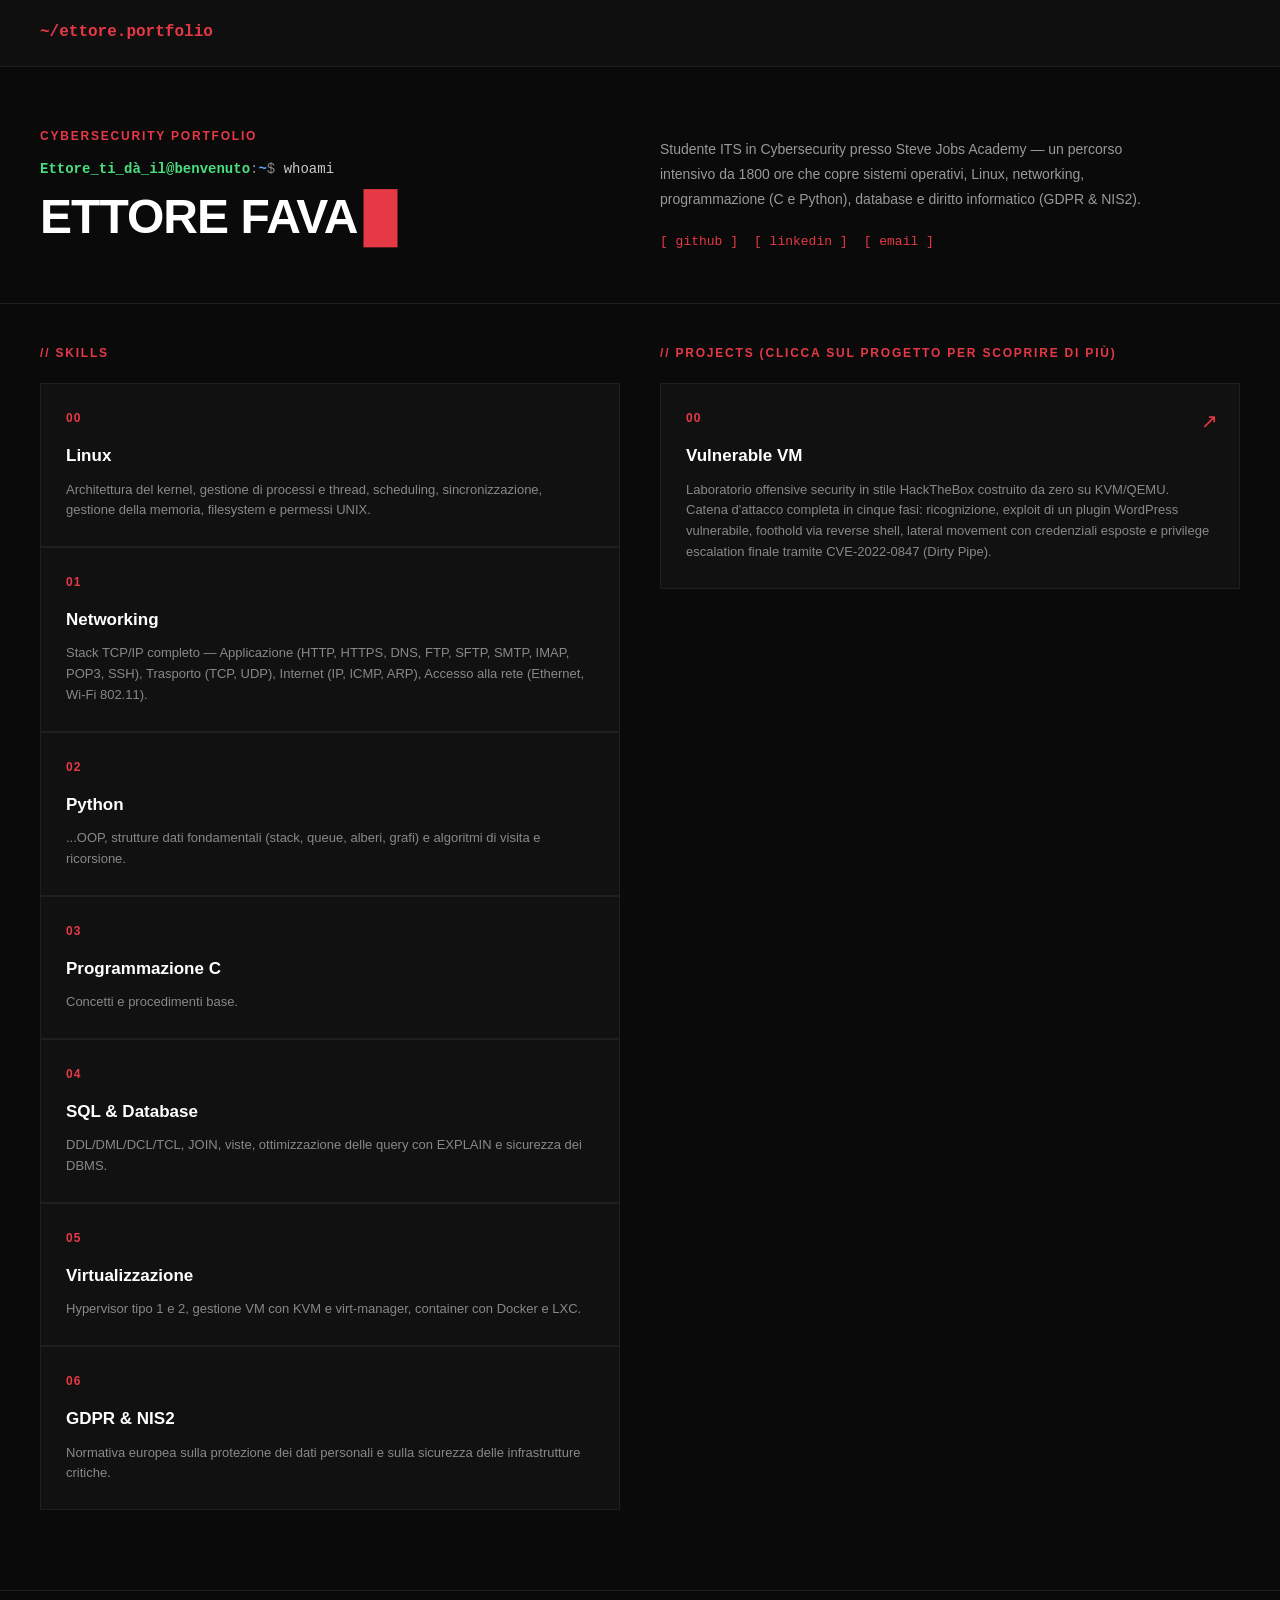
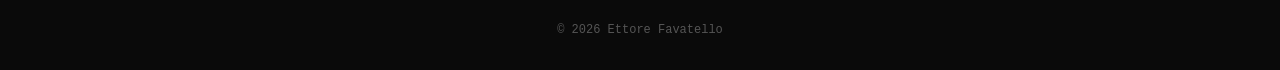
==== index.html @ 18b0d5f2 "Cambio di una ettore in Ettore & cambio dimensione caratteri del mio nome" ====
<!DOCTYPE html>
<html lang="it">

<head>
    <meta charset="UTF-8">
    <meta name="viewport" content="width=device-width, initial-scale=1.0">
    <title>Ettore Favatello | Cybersecurity Portfolio</title>
    <link rel="stylesheet" href="style.css">
</head>

<body>

    <header class="topbar">
        <div class="logo">~/ettore.portfolio</div>
    </header>

    <section class="hero">
        <div class="hero-left">
            <p class="label">Cybersecurity Portfolio</p>
            <p class="terminal-prompt">
                <span class="prompt-user">Ettore_ti_dà_il@benvenuto</span><span class="prompt-sep">:</span><span class="prompt-path">~</span><span class="prompt-sep">$</span> whoami
            </p>
            <h1 class="hero-name" id="typed-name"></h1>
        </div>
        <div class="hero-right">
            <p class="hero-bio">
                Studente ITS in Cybersecurity presso Steve Jobs Academy — un percorso intensivo
                da 1800 ore che copre sistemi operativi, Linux, networking, programmazione
                (C e Python), database e diritto informatico (GDPR & NIS2).
            </p>
            <div class="hero-links">
                <a href="https://github.com/EttoreFavatello" target="_blank" rel="noopener noreferrer">[ github ]</a>
                <a href="https://www.linkedin.com/in/ettore-favatello-784a063b8/" target="_blank" rel="noopener noreferrer">[ linkedin ]</a>
                <a href="mailto:3favate@gmail.com">[ email ]</a>
            </div>
        </div>
    </section>

    <section class="two-column-section">

        <div class="column">
            <p class="section-label">// Skills</p>
            <div class="card-stack">

                <div class="card">
                    <div class="card-num">00</div>
                    <div class="card-title">Linux</div>
                    <div class="card-desc">Architettura del kernel, gestione di processi e thread, scheduling, sincronizzazione, gestione della memoria, filesystem e permessi UNIX.</div>
                </div>

                <div class="card">
                    <div class="card-num">01</div>
                    <div class="card-title">Networking</div>
                    <div class="card-desc">Stack TCP/IP completo — Applicazione (HTTP, HTTPS, DNS, FTP, SFTP, SMTP, IMAP, POP3, SSH), Trasporto (TCP, UDP), Internet (IP, ICMP, ARP), Accesso alla rete (Ethernet, Wi-Fi 802.11).</div>
                </div>

                <div class="card">
                    <div class="card-num">02</div>
                    <div class="card-title">Python</div>
                    <div class="card-desc">...OOP, strutture dati fondamentali (stack, queue, alberi, grafi) e algoritmi di visita e ricorsione.</div>
                </div>

                <div class="card">
                    <div class="card-num">03</div>
                    <div class="card-title">Programmazione C</div>
                    <div class="card-desc">Concetti e procedimenti base.</div>
                </div>

                <div class="card">
                    <div class="card-num">04</div>
                    <div class="card-title">SQL & Database</div>
                    <div class="card-desc">DDL/DML/DCL/TCL, JOIN, viste, ottimizzazione delle query con EXPLAIN e sicurezza dei DBMS.</div>
                </div>

                <div class="card">
                    <div class="card-num">05</div>
                    <div class="card-title">Virtualizzazione</div>
                    <div class="card-desc">Hypervisor tipo 1 e 2, gestione VM con KVM e virt-manager, container con Docker e LXC.</div>
                </div>

                <div class="card">
                    <div class="card-num">06</div>
                    <div class="card-title">GDPR & NIS2</div>
                    <div class="card-desc">Normativa europea sulla protezione dei dati personali e sulla sicurezza delle infrastrutture critiche.</div>
                </div>

            </div>
        </div>

        <div class="column">
            <p class="section-label">// Projects (clicca sul progetto per scoprire di più)</p>
            <div class="card-stack">

                <a href="projects/vulnvm/" class="card card-link">
                    <div class="card-num">00</div>
                    <div class="card-arrow">↗</div>
                    <div class="card-title">Vulnerable VM</div>
                    <div class="card-desc">Laboratorio offensive security in stile HackTheBox costruito da zero su KVM/QEMU. Catena d'attacco completa in cinque fasi: ricognizione, exploit di un plugin WordPress vulnerabile, foothold via reverse shell, lateral movement con credenziali esposte e privilege escalation finale tramite CVE-2022-0847 (Dirty Pipe).</div>
                </a>

            </div>
        </div>

    </section>

    <footer class="footer">
        <p>© 2026 Ettore Favatello</p>
    </footer>

    <script src="script.js"></script>

    <!-- Cloudflare Web Analytics -->
    <script defer src='https://static.cloudflareinsights.com/beacon.min.js' data-cf-beacon='{"token": "d2946aadaf284032945daa6f8f2a23fa"}'></script>
    <!-- End Cloudflare Web Analytics -->

</body>

</html>
---- style.css ----
/* ===== RESET BASE ===== */
* {
    margin: 0;
    padding: 0;
    box-sizing: border-box;
}

/* ===== BODY ===== */
body {
    background-color: #0a0a0a;
    color: #c9c9c9;
    font-family: 'Segoe UI', Tahoma, sans-serif;
    line-height: 1.6;
    min-height: 100vh;
}

/* ===== TOPBAR / HEADER ===== */
.topbar {
    display: flex;
    align-items: center;
    justify-content: space-between;
    padding: 20px 40px;
    background-color: #0f0f0f;
    border-bottom: 1px solid #1f1f1f;
    position: sticky;
    top: 0;
    z-index: 100;
}

.logo {
    font-family: 'Courier New', monospace;
    color: #e63946;
    font-weight: 700;
    font-size: 16px;
}

/* ===== HERO ===== */
.hero {
    display: flex;
    gap: 40px;
    padding: 60px 40px 50px;
    border-bottom: 1px solid #1f1f1f;
}

.hero-left {
    flex: 1;
}

.hero-right {
    flex: 1;
    padding-top: 10px;
}

.label {
    color: #e63946;
    font-size: 12px;
    font-weight: 700;
    letter-spacing: 0.15em;
    text-transform: uppercase;
    margin-bottom: 12px;
}

.hero-name {
    color: #ffffff;
    font-size: 48px;
    font-weight: 900;
    line-height: 1.05;
    text-transform: uppercase;
    letter-spacing: -0.02em;
    min-height: 1.1em;
}

.hero-name::after {
    content: '█';
    color: #e63946;
    margin-left: 6px;
    animation: blink 1s steps(2) infinite;
}

.hero-bio {
    color: #999;
    font-size: 14px;
    line-height: 1.8;
    max-width: 500px;
}

.hero-links {
    display: flex;
    gap: 16px;
    margin-top: 20px;
    flex-wrap: wrap;
}

.hero-links a {
    color: #e63946;
    text-decoration: none;
    font-family: 'Courier New', monospace;
    font-size: 13px;
    transition: color 0.2s;
}

.hero-links a:hover {
    color: #ff5a6a;
}

/* ===== TERMINAL PROMPT ===== */
.terminal-prompt {
    font-family: 'Courier New', monospace;
    color: #c9c9c9;
    font-size: 14px;
    margin-bottom: 12px;
}

.prompt-user {
    color: #4ade80;
    font-weight: 700;
}

.prompt-sep {
    color: #888;
}

.prompt-path {
    color: #58a6ff;
    font-weight: 700;
}

/* ===== ANIMAZIONI ===== */
@keyframes blink {
    50% {
        opacity: 0;
    }
}

/* ===== SECTION ===== */
.section {
    padding: 40px 40px 20px;
}

.section-label {
    color: #e63946;
    font-size: 12px;
    font-weight: 700;
    letter-spacing: 0.15em;
    text-transform: uppercase;
    margin-bottom: 20px;
}

/* ===== GRID (per pagine progetto) ===== */
.grid {
    display: grid;
    grid-template-columns: repeat(3, 1fr);
    gap: 2px;
    background-color: #1f1f1f;
    border: 1px solid #1f1f1f;
}

/* ===== LAYOUT A DUE COLONNE (homepage) ===== */
.two-column-section {
    display: grid;
    grid-template-columns: 1fr 1fr;
    gap: 40px;
    padding: 40px;
}

.column {
    display: flex;
    flex-direction: column;
}

.card-stack {
    display: flex;
    flex-direction: column;
    gap: 2px;
    background-color: #1f1f1f;
    border: 1px solid #1f1f1f;
}

.card-stack .card {
    min-height: auto;
}

/* ===== CARD ===== */
.card {
    background-color: #111;
    padding: 24px;
    min-height: 180px;
    border: 1px solid transparent;
    transition: background-color 0.2s, box-shadow 0.25s, border-color 0.25s;
    cursor: default;
}

.card:hover {
    background-color: #1a0505;
    border-color: #e63946;
    box-shadow: 0 0 20px rgba(230, 57, 70, 0.25);
    position: relative;
    z-index: 1;
}

.card-link {
    text-decoration: none;
    color: inherit;
    display: block;
    cursor: pointer;
    position: relative;
}

.card-arrow {
    position: absolute;
    top: 20px;
    right: 20px;
    color: #e63946;
    font-size: 20px;
    transition: transform 0.2s;
}

.card-link:hover .card-arrow {
    transform: translate(4px, -4px);
}

.card-num {
    color: #e63946;
    font-size: 12px;
    font-weight: 700;
    letter-spacing: 0.1em;
    margin-bottom: 14px;
}

.card-title {
    color: #ffffff;
    font-size: 17px;
    font-weight: 700;
    margin-bottom: 10px;
}

.card-desc {
    color: #888;
    font-size: 13px;
    line-height: 1.6;
}

/* ===== TEXT BLOCK (pagine progetto) ===== */
.text-block {
    max-width: 800px;
    color: #aaa;
    font-size: 14px;
    line-height: 1.8;
}

.text-block p {
    margin-bottom: 16px;
}

.text-block ul {
    list-style: none;
    margin: 12px 0 20px 0;
    padding-left: 0;
}

.text-block li {
    padding: 6px 0 6px 20px;
    position: relative;
}

.text-block li::before {
    content: ">";
    color: #e63946;
    position: absolute;
    left: 0;
    font-family: 'Courier New', monospace;
    font-weight: 700;
}

.text-block strong {
    color: #fff;
    font-weight: 600;
}

.text-block code {
    background-color: #1a1a1a;
    color: #e63946;
    padding: 2px 8px;
    border-radius: 3px;
    font-family: 'Courier New', monospace;
    font-size: 13px;
}

/* ===== FOOTER ===== */
.footer {
    padding: 30px 40px;
    border-top: 1px solid #1f1f1f;
    margin-top: 40px;
    text-align: center;
}

.footer p {
    color: #555;
    font-size: 12px;
    font-family: 'Courier New', monospace;
}

/* ===== RESPONSIVE MOBILE ===== */
@media (max-width: 768px) {
    .topbar {
        padding: 16px 20px;
    }

    .hero {
        flex-direction: column;
        padding: 40px 20px;
        gap: 20px;
    }

    .hero-name {
        font-size: 36px;
    }

    .section {
        padding: 30px 20px 20px;
    }

    .grid {
        grid-template-columns: 1fr;
    }

    .two-column-section {
        grid-template-columns: 1fr;
        padding: 20px;
        gap: 30px;
    }

    .footer {
        padding: 24px 20px;
    }
}
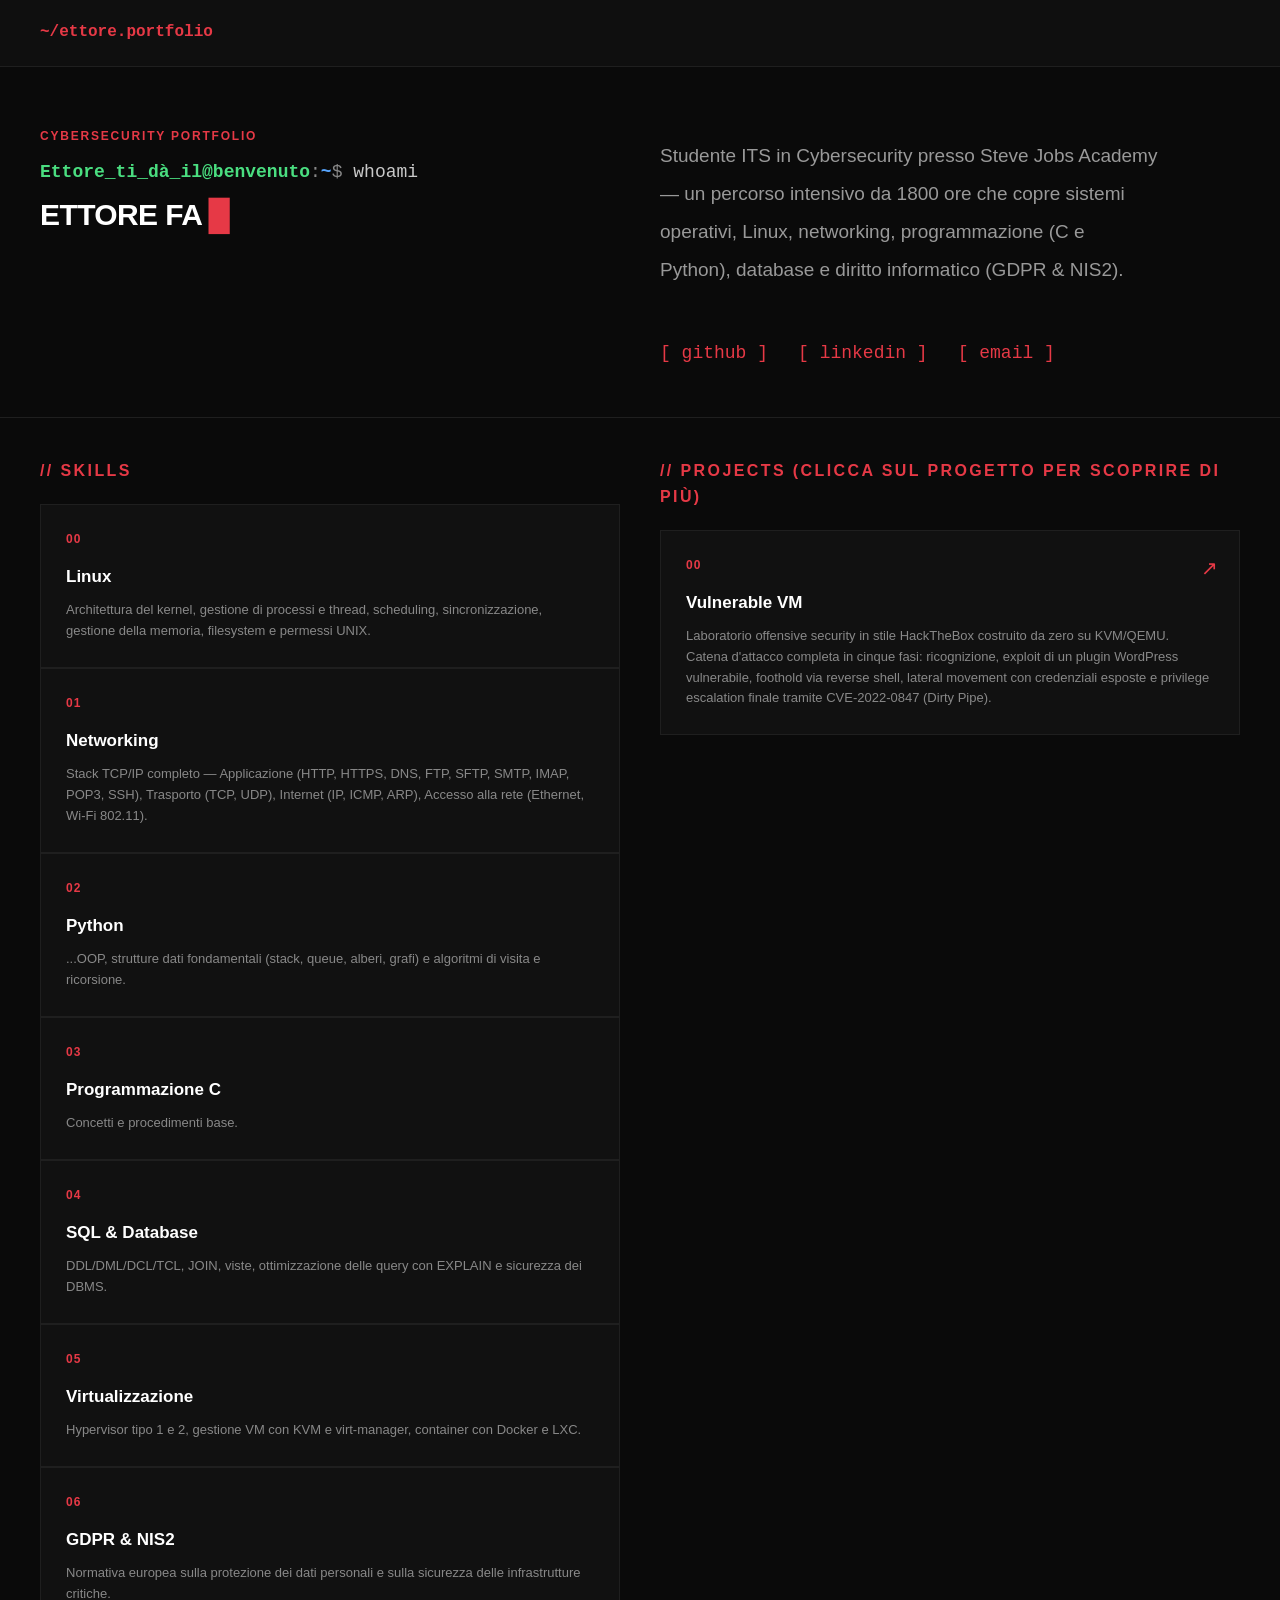
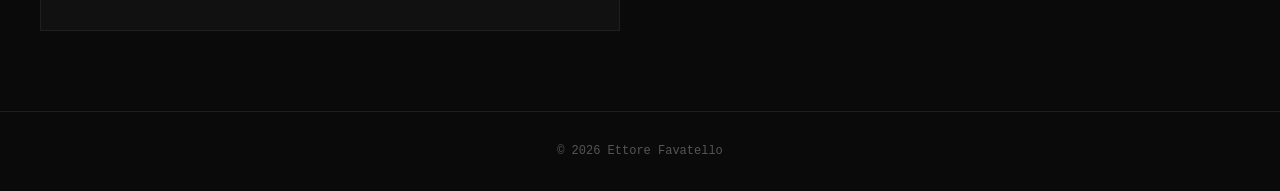
==== commit 1805df58: "Aggiunta favicon SVG inline" ====
--- a/index.html
+++ b/index.html
@@ -6,6 +6,7 @@
     <meta name="viewport" content="width=device-width, initial-scale=1.0">
     <title>Ettore Favatello | Cybersecurity Portfolio</title>
     <link rel="stylesheet" href="style.css">
+    <link rel="icon" href="data:image/svg+xml,<svg xmlns='http://www.w3.org/2000/svg' viewBox='0 0 100 100'><text y='.9em' font-size='90'>🔒</text></svg>">
 </head>
 
 <body>
--- a/style.css
+++ b/style.css
@@ -62,7 +62,7 @@
 
 .hero-name {
     color: #ffffff;
-    font-size: 48px;
+    font-size: 30px;
     font-weight: 900;
     line-height: 1.05;
     text-transform: uppercase;
@@ -79,15 +79,15 @@
 
 .hero-bio {
     color: #999;
-    font-size: 14px;
-    line-height: 1.8;
+    font-size: 19px;
+    line-height: 2.0;
     max-width: 500px;
 }
 
 .hero-links {
     display: flex;
-    gap: 16px;
-    margin-top: 20px;
+    gap: 30px;
+    margin-top: 50px;
     flex-wrap: wrap;
 }
 
@@ -95,7 +95,7 @@
     color: #e63946;
     text-decoration: none;
     font-family: 'Courier New', monospace;
-    font-size: 13px;
+    font-size: 18px;
     transition: color 0.2s;
 }
 
@@ -107,7 +107,7 @@
 .terminal-prompt {
     font-family: 'Courier New', monospace;
     color: #c9c9c9;
-    font-size: 14px;
+    font-size: 18px;
     margin-bottom: 12px;
 }
 
@@ -139,7 +139,7 @@
 
 .section-label {
     color: #e63946;
-    font-size: 12px;
+    font-size: 16px;
     font-weight: 700;
     letter-spacing: 0.15em;
     text-transform: uppercase;
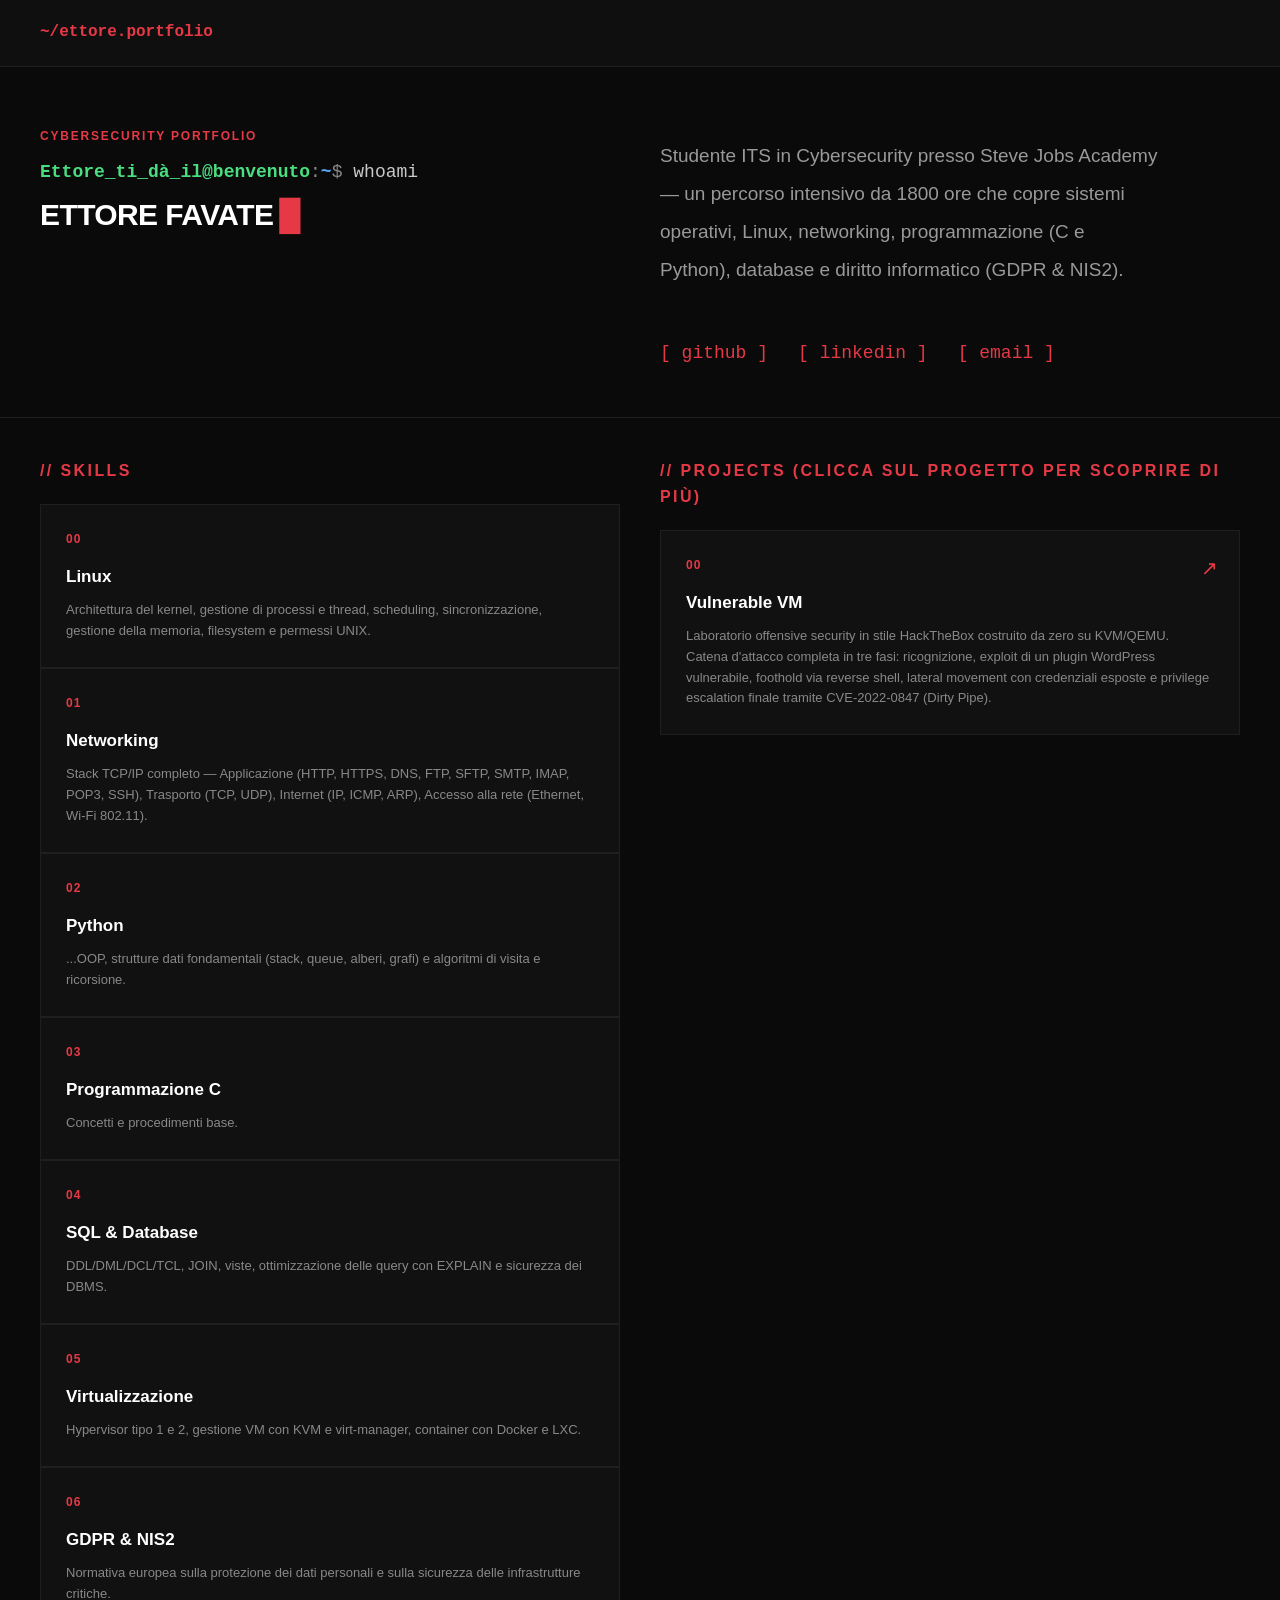
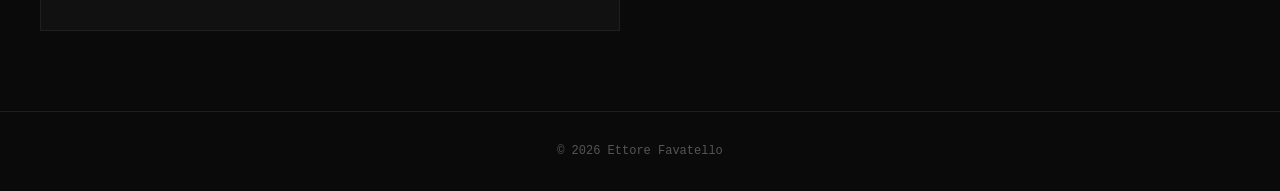
==== commit 8c7e6278: "cambio fasi di attacco da cinqua a tre in project" ====
--- a/index.html
+++ b/index.html
@@ -96,7 +96,7 @@
                     <div class="card-num">00</div>
                     <div class="card-arrow">↗</div>
                     <div class="card-title">Vulnerable VM</div>
-                    <div class="card-desc">Laboratorio offensive security in stile HackTheBox costruito da zero su KVM/QEMU. Catena d'attacco completa in cinque fasi: ricognizione, exploit di un plugin WordPress vulnerabile, foothold via reverse shell, lateral movement con credenziali esposte e privilege escalation finale tramite CVE-2022-0847 (Dirty Pipe).</div>
+                    <div class="card-desc">Laboratorio offensive security in stile HackTheBox costruito da zero su KVM/QEMU. Catena d'attacco completa in tre fasi: ricognizione, exploit di un plugin WordPress vulnerabile, foothold via reverse shell, lateral movement con credenziali esposte e privilege escalation finale tramite CVE-2022-0847 (Dirty Pipe).</div>
                 </a>
 
             </div>
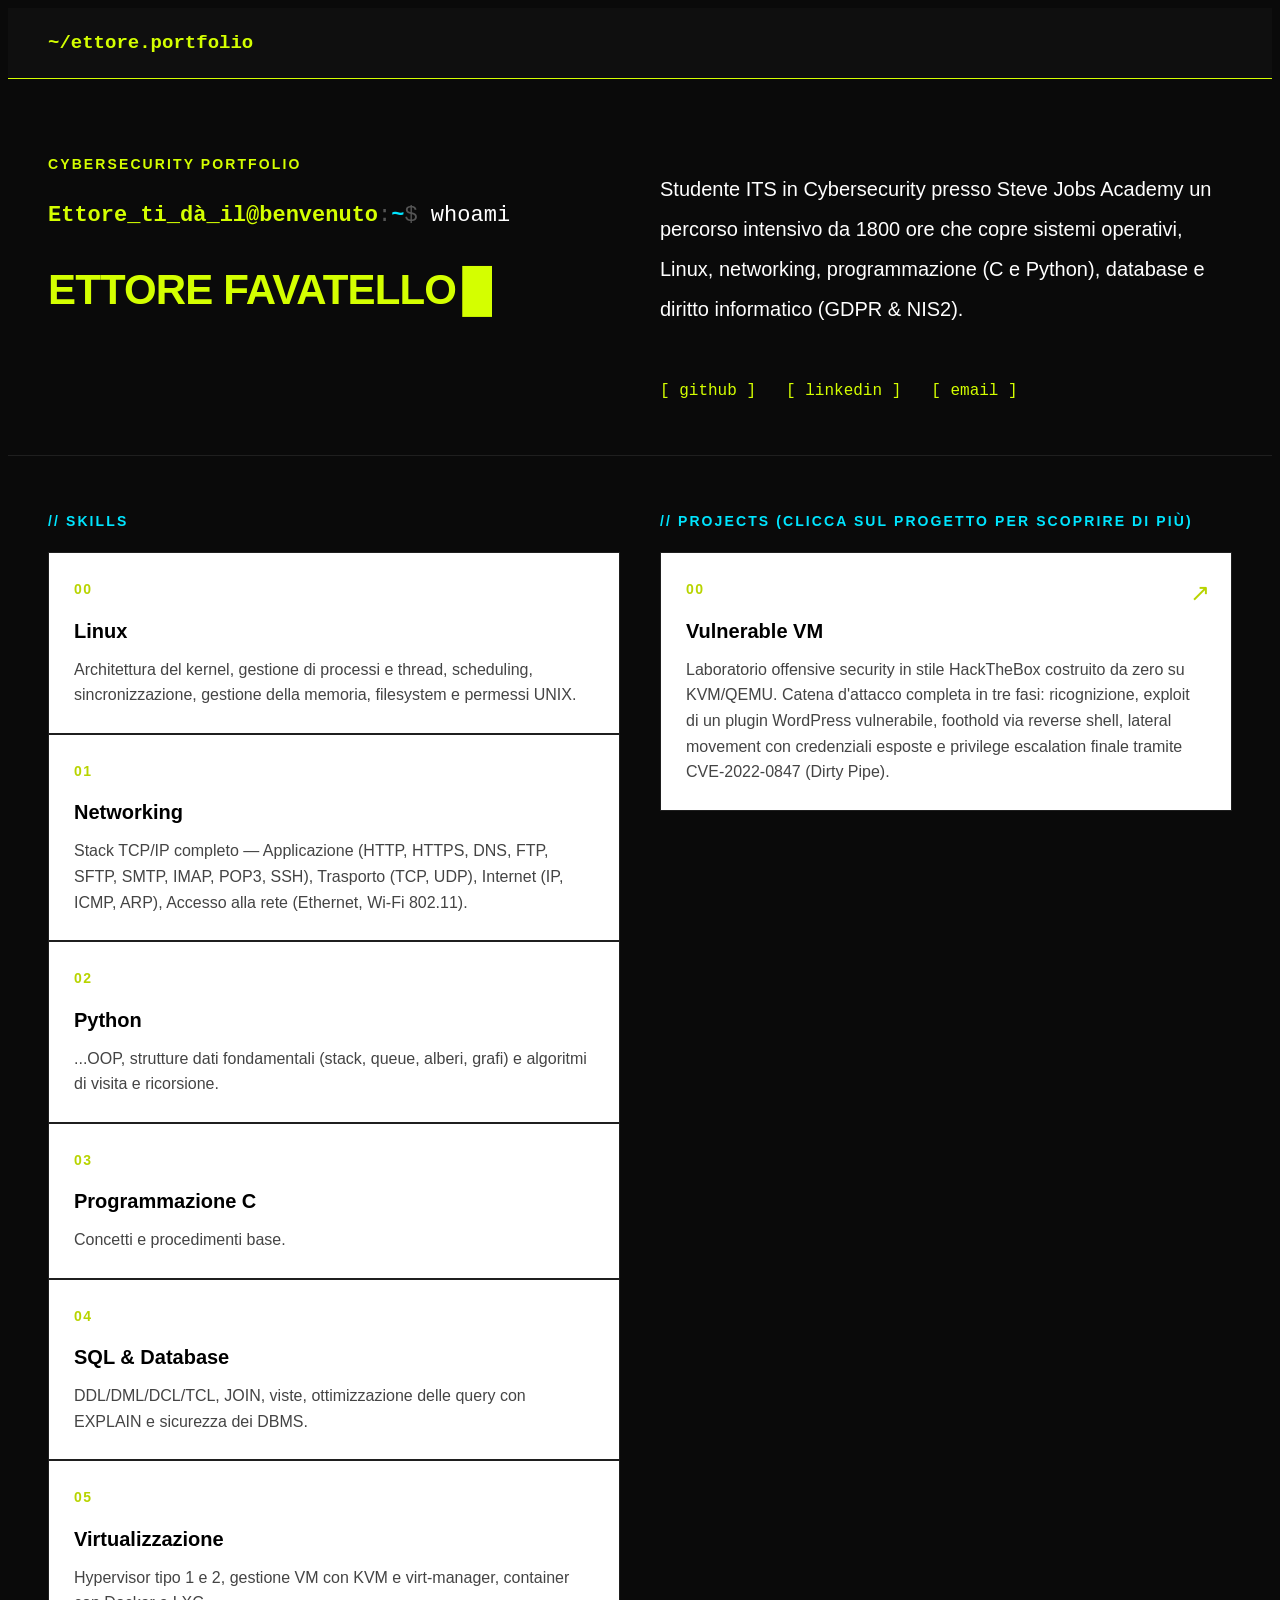
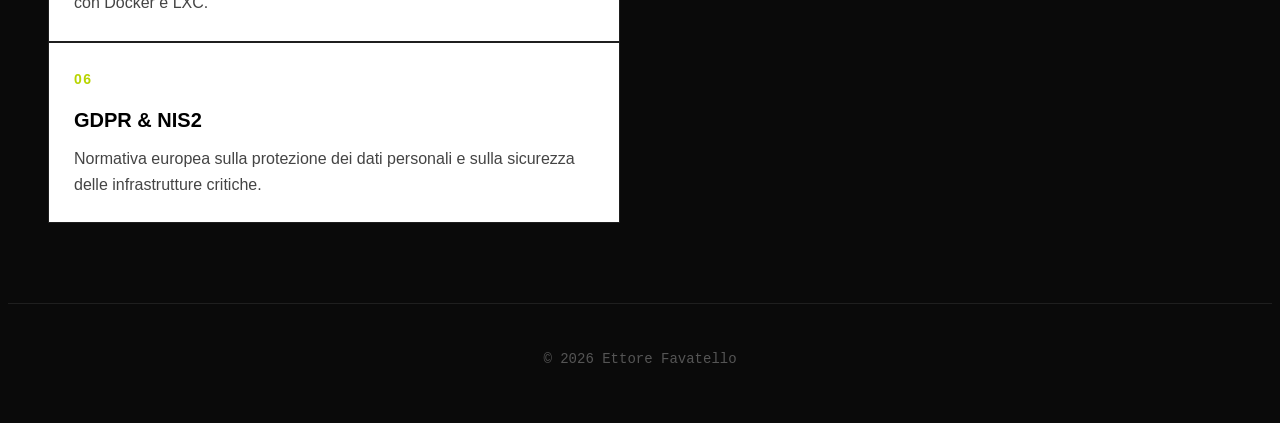
==== commit 76bacb6e: "CAMBIO BIO GRANDEZZA E COLORE" ====
--- a/index.html
+++ b/index.html
@@ -25,7 +25,7 @@
         </div>
         <div class="hero-right">
             <p class="hero-bio">
-                Studente ITS in Cybersecurity presso Steve Jobs Academy — un percorso intensivo
+                Studente ITS in Cybersecurity presso Steve Jobs Academy   un percorso intensivo
                 da 1800 ore che copre sistemi operativi, Linux, networking, programmazione
                 (C e Python), database e diritto informatico (GDPR & NIS2).
             </p>
--- a/style.css
+++ b/style.css
@@ -1,8 +1,18 @@
+cat > style.css << 'EOF'
 /* ===== RESET BASE ===== */
 * {
     margin: 0;
     padding: 0;
     box-sizing: border-box;
+}
+
+html {
+    scroll-behavior: smooth;
+}
+
+::selection {
+    background: #d4ff00;
+    color: #000;
 }
 
 /* ===== BODY ===== */
@@ -21,7 +31,7 @@
     justify-content: space-between;
     padding: 20px 40px;
     background-color: #0f0f0f;
-    border-bottom: 1px solid #1f1f1f;
+    border-bottom: 1px solid #d4ff00;
     position: sticky;
     top: 0;
     z-index: 100;
@@ -29,9 +39,21 @@
 
 .logo {
     font-family: 'Courier New', monospace;
-    color: #e63946;
-    font-weight: 700;
+    color: #d4ff00;
+    font-weight: 700;
+    font-size: 19px;
+}
+
+.nav a {
+    color: #888;
+    text-decoration: none;
+    font-family: 'Courier New', monospace;
     font-size: 16px;
+    transition: color 0.2s;
+}
+
+.nav a:hover {
+    color: #d4ff00;
 }
 
 /* ===== HERO ===== */
@@ -52,8 +74,8 @@
 }
 
 .label {
-    color: #e63946;
-    font-size: 12px;
+    color: #d4ff00;
+    font-size: 14px;
     font-weight: 700;
     letter-spacing: 0.15em;
     text-transform: uppercase;
@@ -61,8 +83,8 @@
 }
 
 .hero-name {
-    color: #ffffff;
-    font-size: 30px;
+    color: #d4ff00;
+    font-size: 42px;
     font-weight: 900;
     line-height: 1.05;
     text-transform: uppercase;
@@ -72,16 +94,16 @@
 
 .hero-name::after {
     content: '█';
-    color: #e63946;
+    color: #d4ff00;
     margin-left: 6px;
     animation: blink 1s steps(2) infinite;
 }
 
 .hero-bio {
-    color: #999;
-    font-size: 19px;
+    color: #FFFFFF;
+    font-size: 20px;
     line-height: 2.0;
-    max-width: 500px;
+    max-width: 590px;
 }
 
 .hero-links {
@@ -92,44 +114,41 @@
 }
 
 .hero-links a {
-    color: #e63946;
+    color: #d4ff00;
     text-decoration: none;
     font-family: 'Courier New', monospace;
-    font-size: 18px;
+    font-size: 16px;
     transition: color 0.2s;
 }
 
 .hero-links a:hover {
-    color: #ff5a6a;
+    color: #00e5ff;
 }
 
 /* ===== TERMINAL PROMPT ===== */
 .terminal-prompt {
     font-family: 'Courier New', monospace;
-    color: #c9c9c9;
-    font-size: 18px;
-    margin-bottom: 12px;
+    color: #ffffff;
+    font-size: 22px;
 }
 
 .prompt-user {
-    color: #4ade80;
+    color: #d4ff00;
     font-weight: 700;
 }
 
 .prompt-sep {
-    color: #888;
+    color: #555;
 }
 
 .prompt-path {
-    color: #58a6ff;
+    color: #00e5ff;
     font-weight: 700;
 }
 
 /* ===== ANIMAZIONI ===== */
 @keyframes blink {
-    50% {
-        opacity: 0;
-    }
+    50% { opacity: 0; }
 }
 
 /* ===== SECTION ===== */
@@ -138,15 +157,15 @@
 }
 
 .section-label {
-    color: #e63946;
-    font-size: 16px;
+    color: #00e5ff;
+    font-size: 14px;
     font-weight: 700;
     letter-spacing: 0.15em;
     text-transform: uppercase;
     margin-bottom: 20px;
 }
 
-/* ===== GRID (per pagine progetto) ===== */
+/* ===== GRID ===== */
 .grid {
     display: grid;
     grid-template-columns: repeat(3, 1fr);
@@ -155,7 +174,7 @@
     border: 1px solid #1f1f1f;
 }
 
-/* ===== LAYOUT A DUE COLONNE (homepage) ===== */
+/* ===== LAYOUT A DUE COLONNE ===== */
 .two-column-section {
     display: grid;
     grid-template-columns: 1fr 1fr;
@@ -180,20 +199,21 @@
     min-height: auto;
 }
 
-/* ===== CARD ===== */
+/* ===== CARD (BIANCHE — VARIANTE A F1) ===== */
 .card {
-    background-color: #111;
+    background-color: #ffffff;
     padding: 24px;
     min-height: 180px;
     border: 1px solid transparent;
-    transition: background-color 0.2s, box-shadow 0.25s, border-color 0.25s;
+    transition: background-color 0.25s, box-shadow 0.3s, border-color 0.25s, transform 0.25s;
     cursor: default;
 }
 
 .card:hover {
-    background-color: #1a0505;
-    border-color: #e63946;
-    box-shadow: 0 0 20px rgba(230, 57, 70, 0.25);
+    background-color: #fffce5;
+    border-color: #d4ff00;
+    box-shadow: 0 6px 28px rgba(212, 255, 0, 0.45);
+    transform: translateY(-2px);
     position: relative;
     z-index: 1;
 }
@@ -210,8 +230,8 @@
     position: absolute;
     top: 20px;
     right: 20px;
-    color: #e63946;
-    font-size: 20px;
+    color: #b8d400;
+    font-size: 24px;
     transition: transform 0.2s;
 }
 
@@ -220,31 +240,31 @@
 }
 
 .card-num {
-    color: #e63946;
-    font-size: 12px;
+    color: #b8d400;
+    font-size: 14px;
     font-weight: 700;
     letter-spacing: 0.1em;
     margin-bottom: 14px;
 }
 
 .card-title {
-    color: #ffffff;
-    font-size: 17px;
+    color: #000000;
+    font-size: 20px;
     font-weight: 700;
     margin-bottom: 10px;
 }
 
 .card-desc {
-    color: #888;
-    font-size: 13px;
+    color: #444444;
+    font-size: 16px;
     line-height: 1.6;
 }
 
 /* ===== TEXT BLOCK (pagine progetto) ===== */
 .text-block {
     max-width: 800px;
-    color: #aaa;
-    font-size: 14px;
+    color: #c9c9c9;
+    font-size: 17px;
     line-height: 1.8;
 }
 
@@ -265,7 +285,7 @@
 
 .text-block li::before {
     content: ">";
-    color: #e63946;
+    color: #d4ff00;
     position: absolute;
     left: 0;
     font-family: 'Courier New', monospace;
@@ -273,17 +293,17 @@
 }
 
 .text-block strong {
-    color: #fff;
+    color: #ffffff;
     font-weight: 600;
 }
 
 .text-block code {
     background-color: #1a1a1a;
-    color: #e63946;
+    color: #d4ff00;
     padding: 2px 8px;
     border-radius: 3px;
     font-family: 'Courier New', monospace;
-    font-size: 13px;
+    font-size: 16px;
 }
 
 /* ===== FOOTER ===== */
@@ -296,41 +316,27 @@
 
 .footer p {
     color: #555;
-    font-size: 12px;
+    font-size: 14px;
     font-family: 'Courier New', monospace;
 }
 
 /* ===== RESPONSIVE MOBILE ===== */
 @media (max-width: 768px) {
-    .topbar {
-        padding: 16px 20px;
-    }
-
-    .hero {
-        flex-direction: column;
-        padding: 40px 20px;
-        gap: 20px;
-    }
-
-    .hero-name {
-        font-size: 36px;
-    }
-
-    .section {
-        padding: 30px 20px 20px;
-    }
-
-    .grid {
-        grid-template-columns: 1fr;
-    }
-
-    .two-column-section {
-        grid-template-columns: 1fr;
-        padding: 20px;
-        gap: 30px;
-    }
-
-    .footer {
-        padding: 24px 20px;
-    }
-}
+    .topbar { padding: 16px 20px; }
+    .hero { flex-direction: column; padding: 40px 20px; gap: 20px; }
+    .hero-name { font-size: 32px; }
+    .section { padding: 30px 20px 20px; }
+    .grid { grid-template-columns: 1fr; }
+    .two-column-section { grid-template-columns: 1fr; padding: 20px; gap: 30px; }
+    .footer { padding: 24px 20px; }
+}
+
+/* ===== PENDOLO O ===== */
+.swinging-o {
+    display: inline-block;
+    line-height: 1;
+    vertical-align: baseline;
+    transform-origin: 50% 95%;
+    will-change: transform;
+}
+EOF
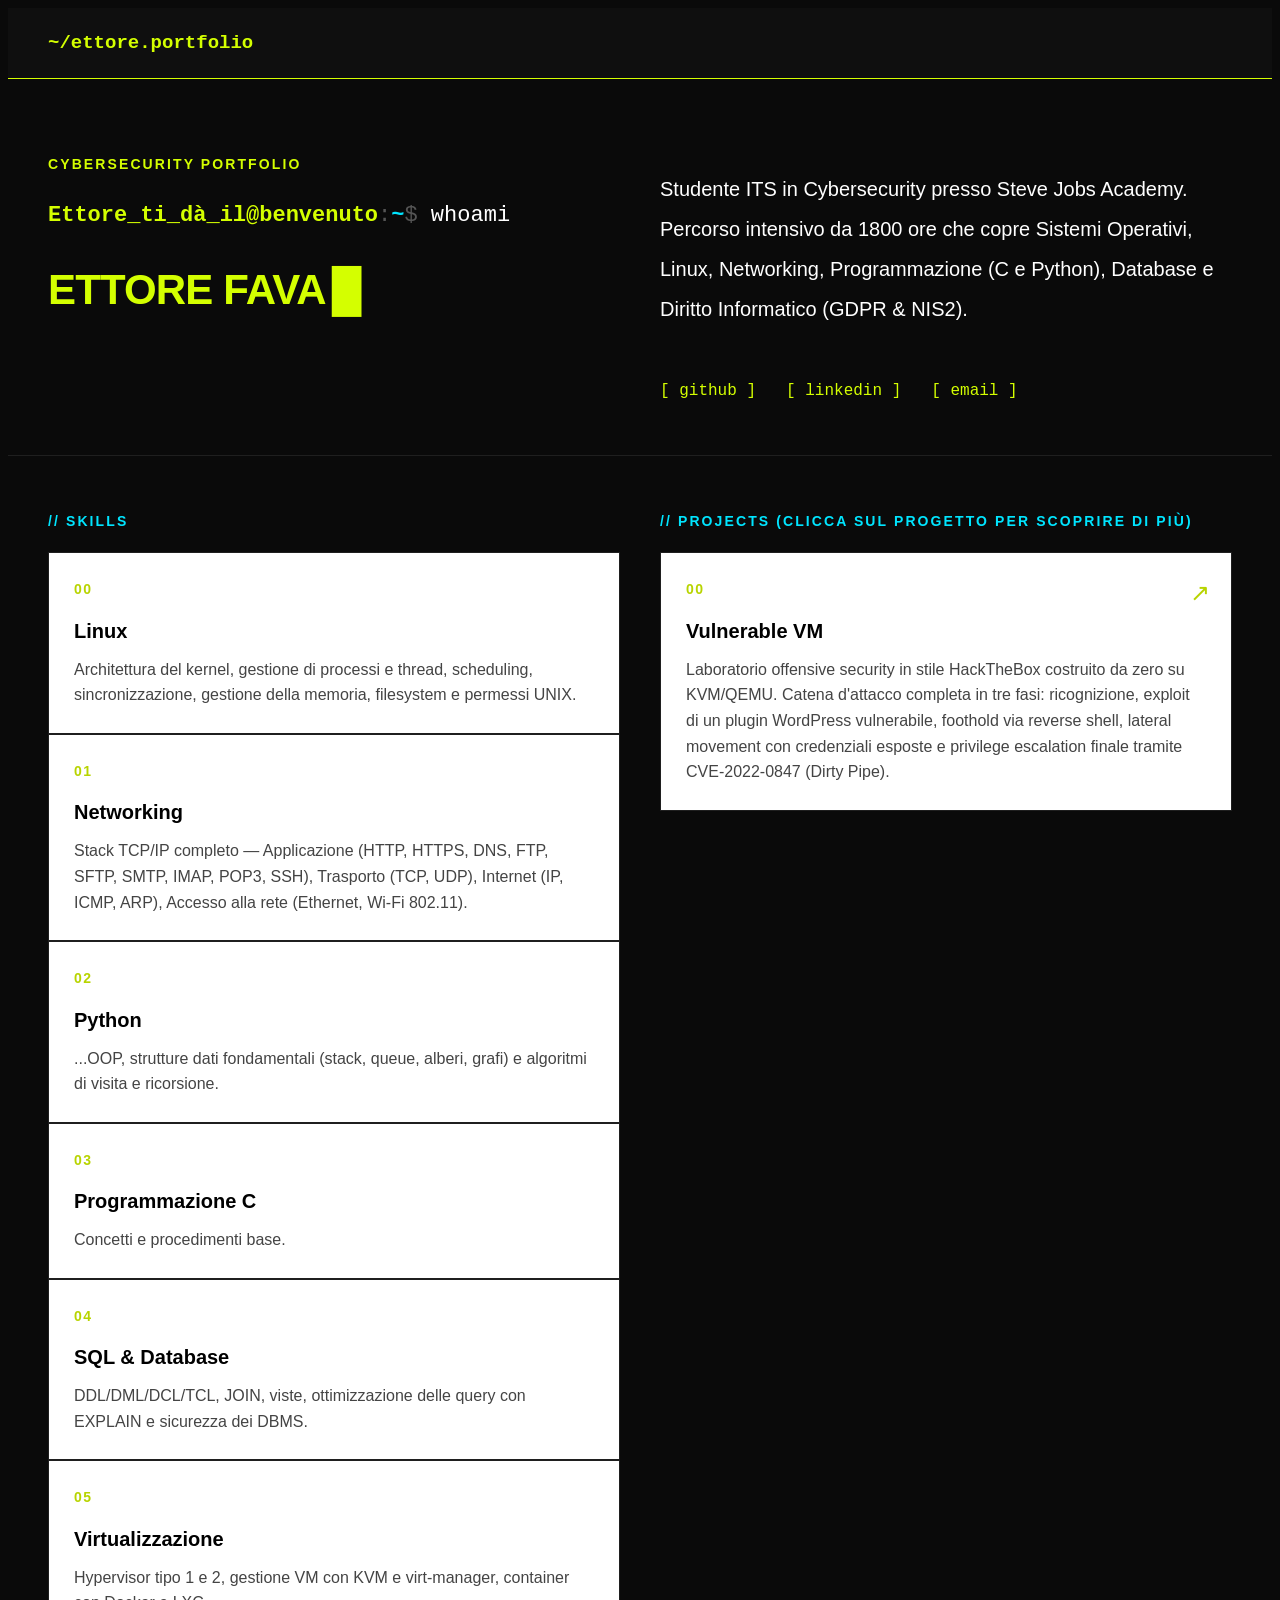
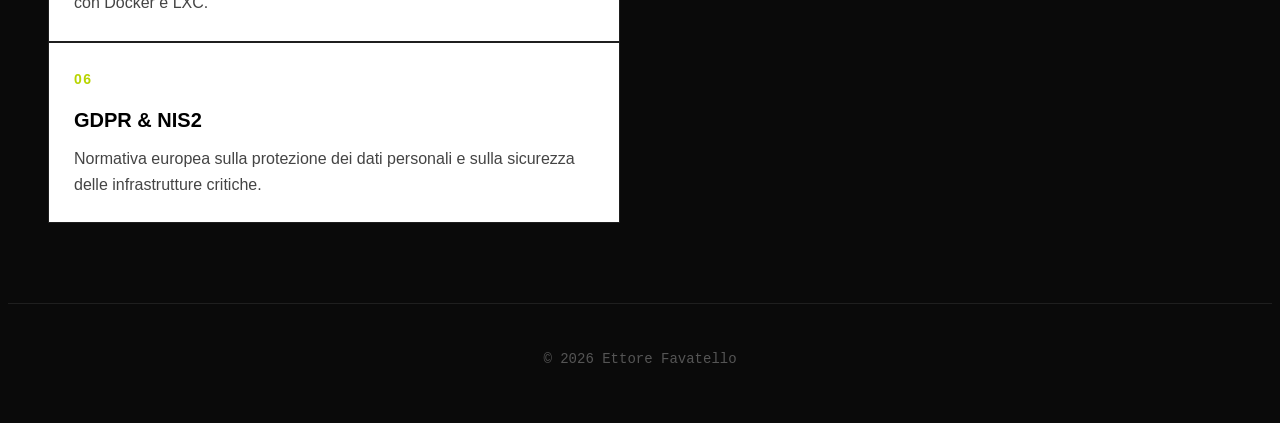
==== commit e3e9c4d1: "CAMBIO HERO-BIO IN MODO DA ESSERE PIù LEGGIBILE" ====
--- a/index.html
+++ b/index.html
@@ -25,9 +25,9 @@
         </div>
         <div class="hero-right">
             <p class="hero-bio">
-                Studente ITS in Cybersecurity presso Steve Jobs Academy   un percorso intensivo
-                da 1800 ore che copre sistemi operativi, Linux, networking, programmazione
-                (C e Python), database e diritto informatico (GDPR & NIS2).
+                Studente ITS in Cybersecurity presso Steve Jobs Academy. Percorso intensivo
+                da 1800 ore che copre Sistemi Operativi, Linux, Networking, Programmazione
+                (C e Python), Database e Diritto Informatico (GDPR & NIS2).
             </p>
             <div class="hero-links">
                 <a href="https://github.com/EttoreFavatello" target="_blank" rel="noopener noreferrer">[ github ]</a>
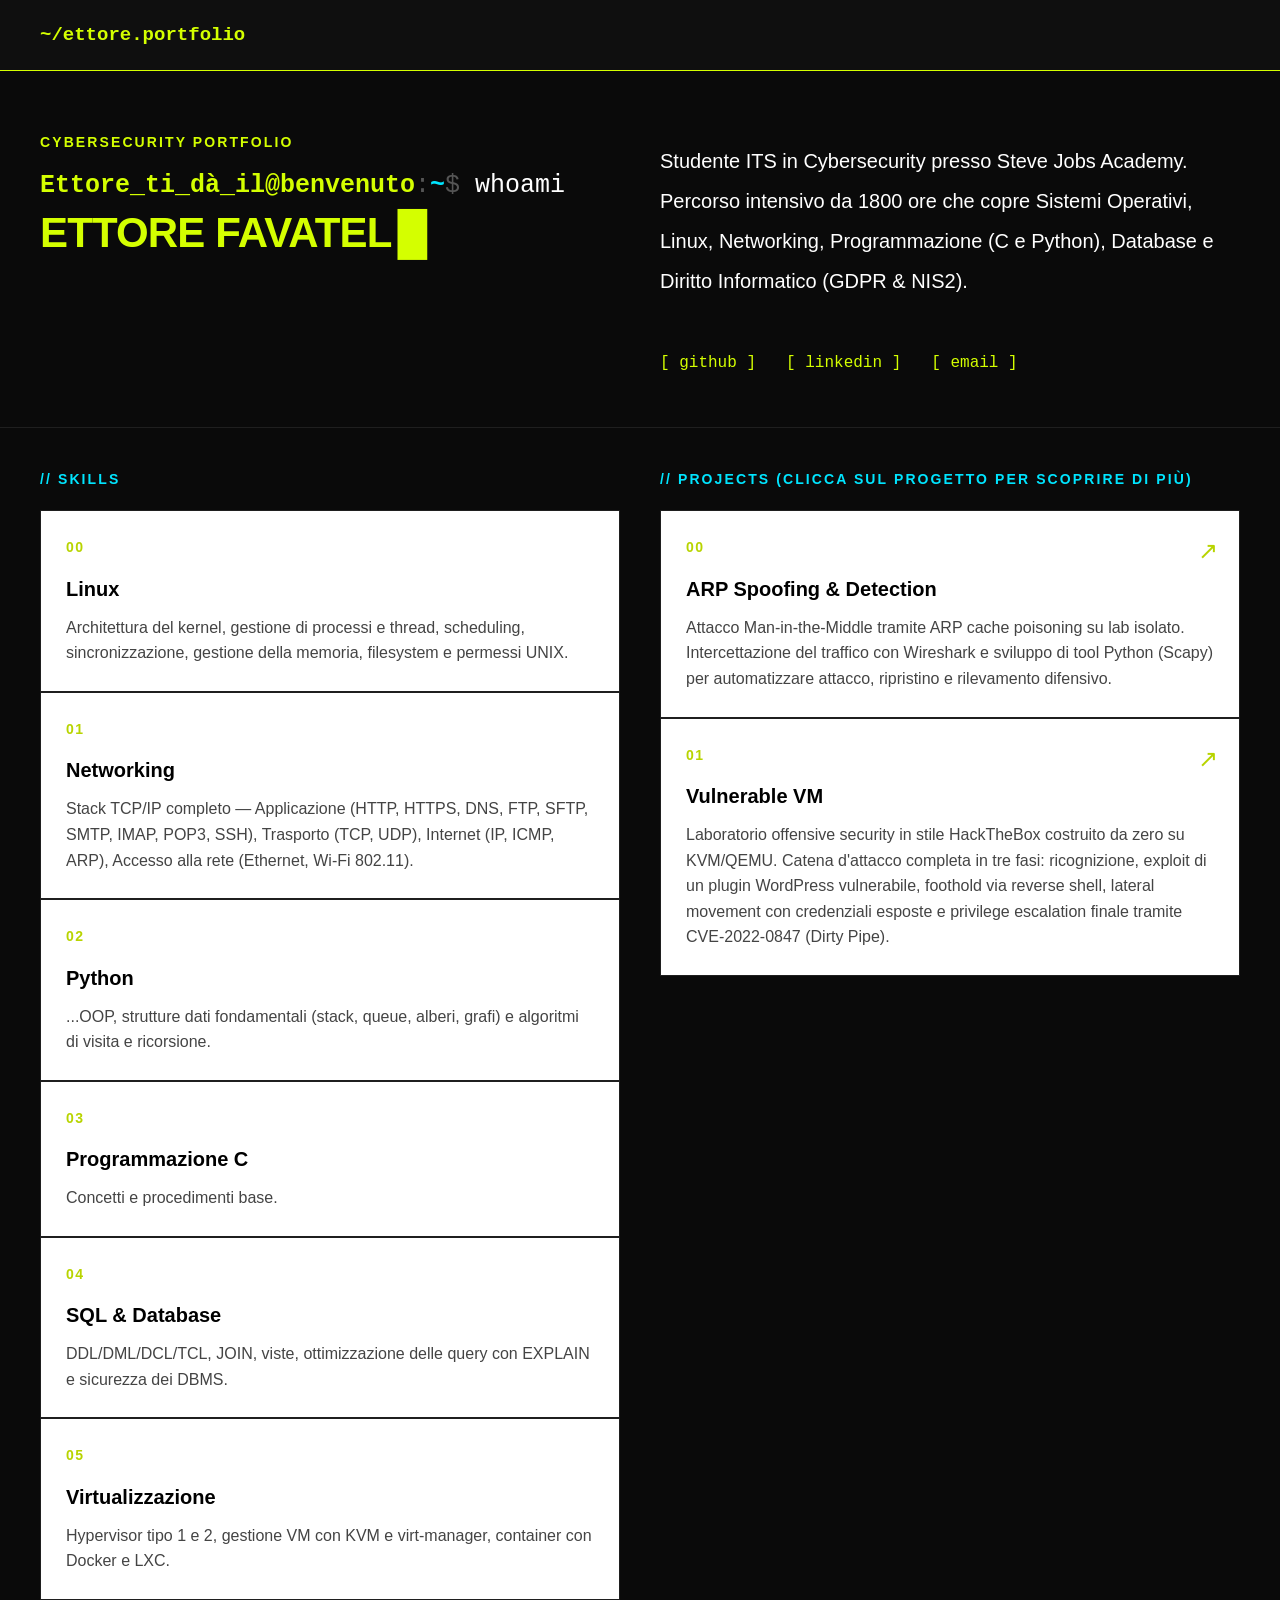
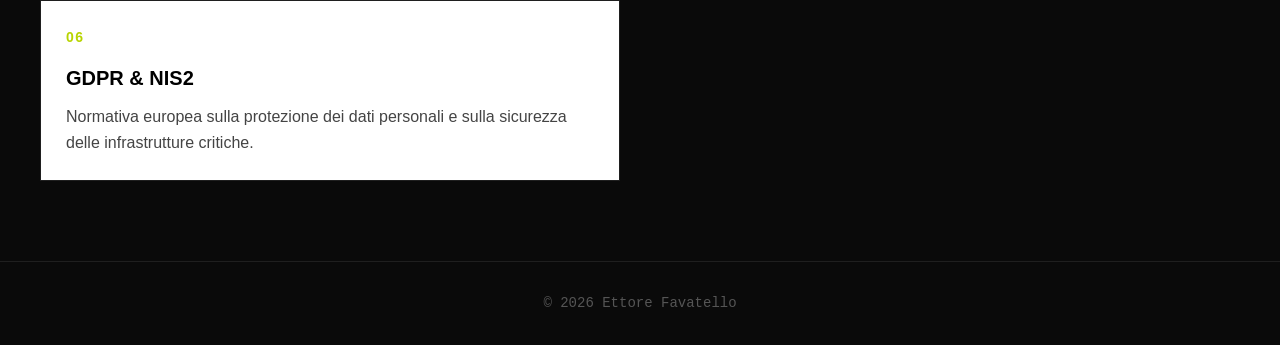
==== commit b5837231: "Aggiunta card ARP Spoofing (00), VulnVM rinumerata a 01" ====
--- a/index.html
+++ b/index.html
@@ -92,8 +92,15 @@
             <p class="section-label">// Projects (clicca sul progetto per scoprire di più)</p>
             <div class="card-stack">
 
+                <a href="projects/arp-spoofing/" class="card card-link">
+                    <div class="card-num">00</div>
+                    <div class="card-arrow">↗</div>
+                    <div class="card-title">ARP Spoofing & Detection</div>
+                    <div class="card-desc">Attacco Man-in-the-Middle tramite ARP cache poisoning su lab isolato. Intercettazione del traffico con Wireshark e sviluppo di tool Python (Scapy) per automatizzare attacco, ripristino e rilevamento difensivo.</div>
+                </a>
+
                 <a href="projects/vulnvm/" class="card card-link">
-                    <div class="card-num">00</div>
+                    <div class="card-num">01</div>
                     <div class="card-arrow">↗</div>
                     <div class="card-title">Vulnerable VM</div>
                     <div class="card-desc">Laboratorio offensive security in stile HackTheBox costruito da zero su KVM/QEMU. Catena d'attacco completa in tre fasi: ricognizione, exploit di un plugin WordPress vulnerabile, foothold via reverse shell, lateral movement con credenziali esposte e privilege escalation finale tramite CVE-2022-0847 (Dirty Pipe).</div>
--- a/style.css
+++ b/style.css
@@ -1,4 +1,3 @@
-cat > style.css << 'EOF'
 /* ===== RESET BASE ===== */
 * {
     margin: 0;
@@ -86,10 +85,10 @@
     color: #d4ff00;
     font-size: 42px;
     font-weight: 900;
-    line-height: 1.05;
+    line-height: 1.30;
     text-transform: uppercase;
     letter-spacing: -0.02em;
-    min-height: 1.1em;
+    min-height: em;
 }
 
 .hero-name::after {
@@ -129,7 +128,7 @@
 .terminal-prompt {
     font-family: 'Courier New', monospace;
     color: #ffffff;
-    font-size: 22px;
+    font-size: 25px;
 }
 
 .prompt-user {
@@ -325,6 +324,7 @@
     .topbar { padding: 16px 20px; }
     .hero { flex-direction: column; padding: 40px 20px; gap: 20px; }
     .hero-name { font-size: 32px; }
+    .terminal-prompt { font-size: 20px; }
     .section { padding: 30px 20px 20px; }
     .grid { grid-template-columns: 1fr; }
     .two-column-section { grid-template-columns: 1fr; padding: 20px; gap: 30px; }
@@ -339,4 +339,3 @@
     transform-origin: 50% 95%;
     will-change: transform;
 }
-EOF
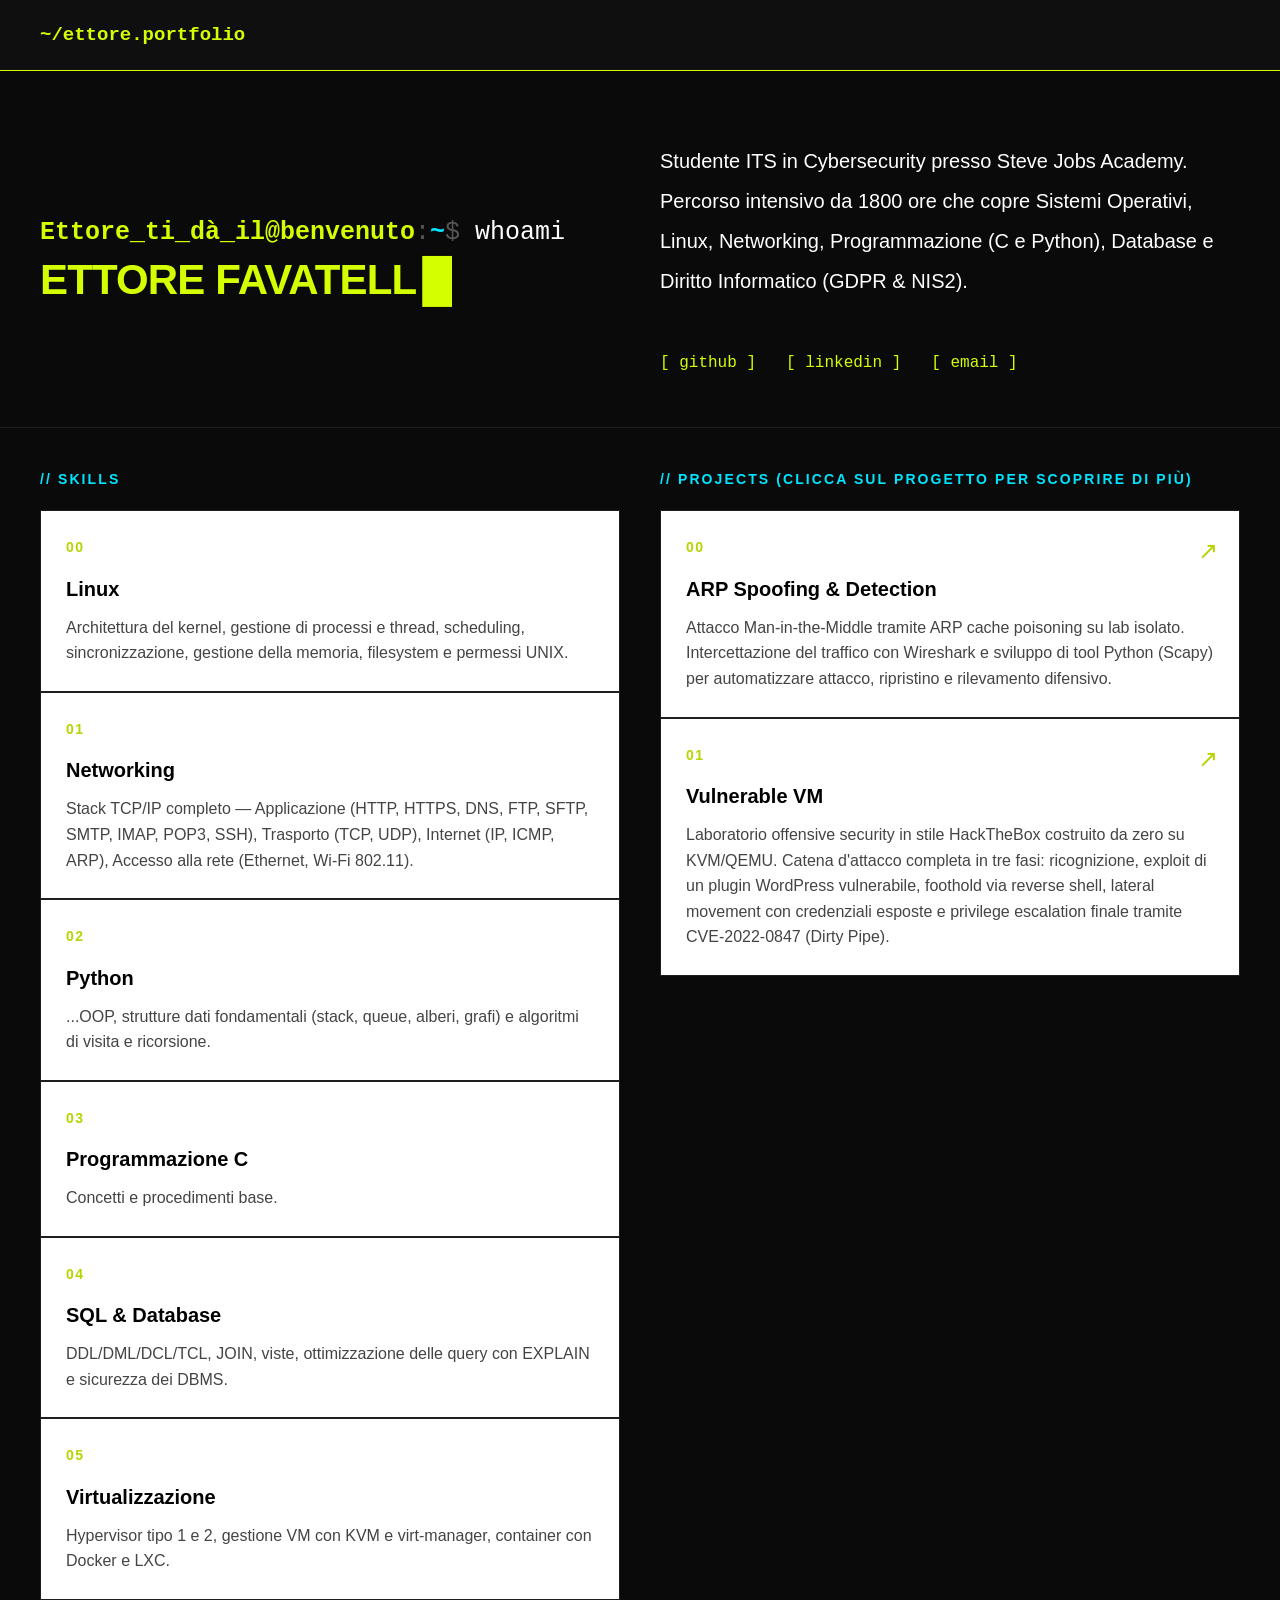
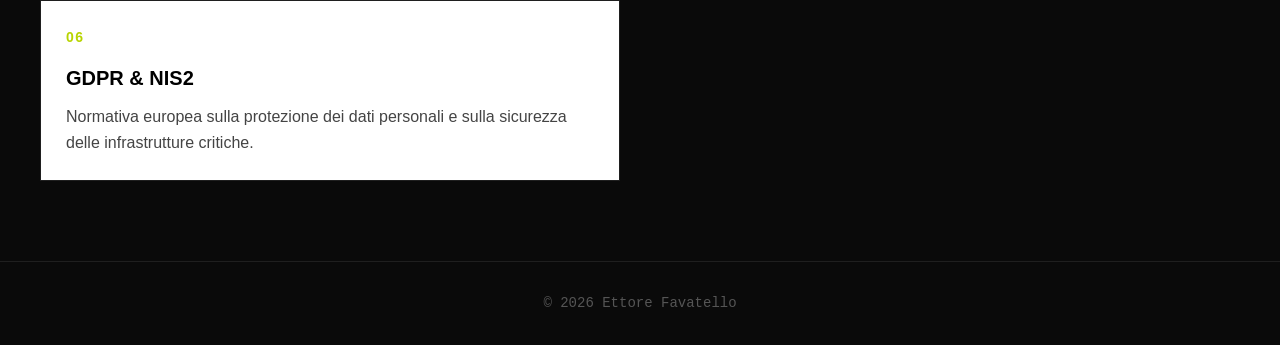
==== commit ffc2a3fb: "rimozione'cybersecurity portfolio'" ====
--- a/index.html
+++ b/index.html
@@ -17,7 +17,7 @@
 
     <section class="hero">
         <div class="hero-left">
-            <p class="label">Cybersecurity Portfolio</p>
+            <p class="label"></p>
             <p class="terminal-prompt">
                 <span class="prompt-user">Ettore_ti_dà_il@benvenuto</span><span class="prompt-sep">:</span><span class="prompt-path">~</span><span class="prompt-sep">$</span> whoami
             </p>
--- a/style.css
+++ b/style.css
@@ -58,6 +58,7 @@
 /* ===== HERO ===== */
 .hero {
     display: flex;
+    align-items: center;
     gap: 40px;
     padding: 60px 40px 50px;
     border-bottom: 1px solid #1f1f1f;
@@ -323,6 +324,8 @@
 @media (max-width: 768px) {
     .topbar { padding: 16px 20px; }
     .hero { flex-direction: column; padding: 40px 20px; gap: 20px; }
+    .hero-left { padding-top: 0; }
+    .hero-left { padding-top: 0; }
     .hero-name { font-size: 32px; }
     .terminal-prompt { font-size: 20px; }
     .section { padding: 30px 20px 20px; }
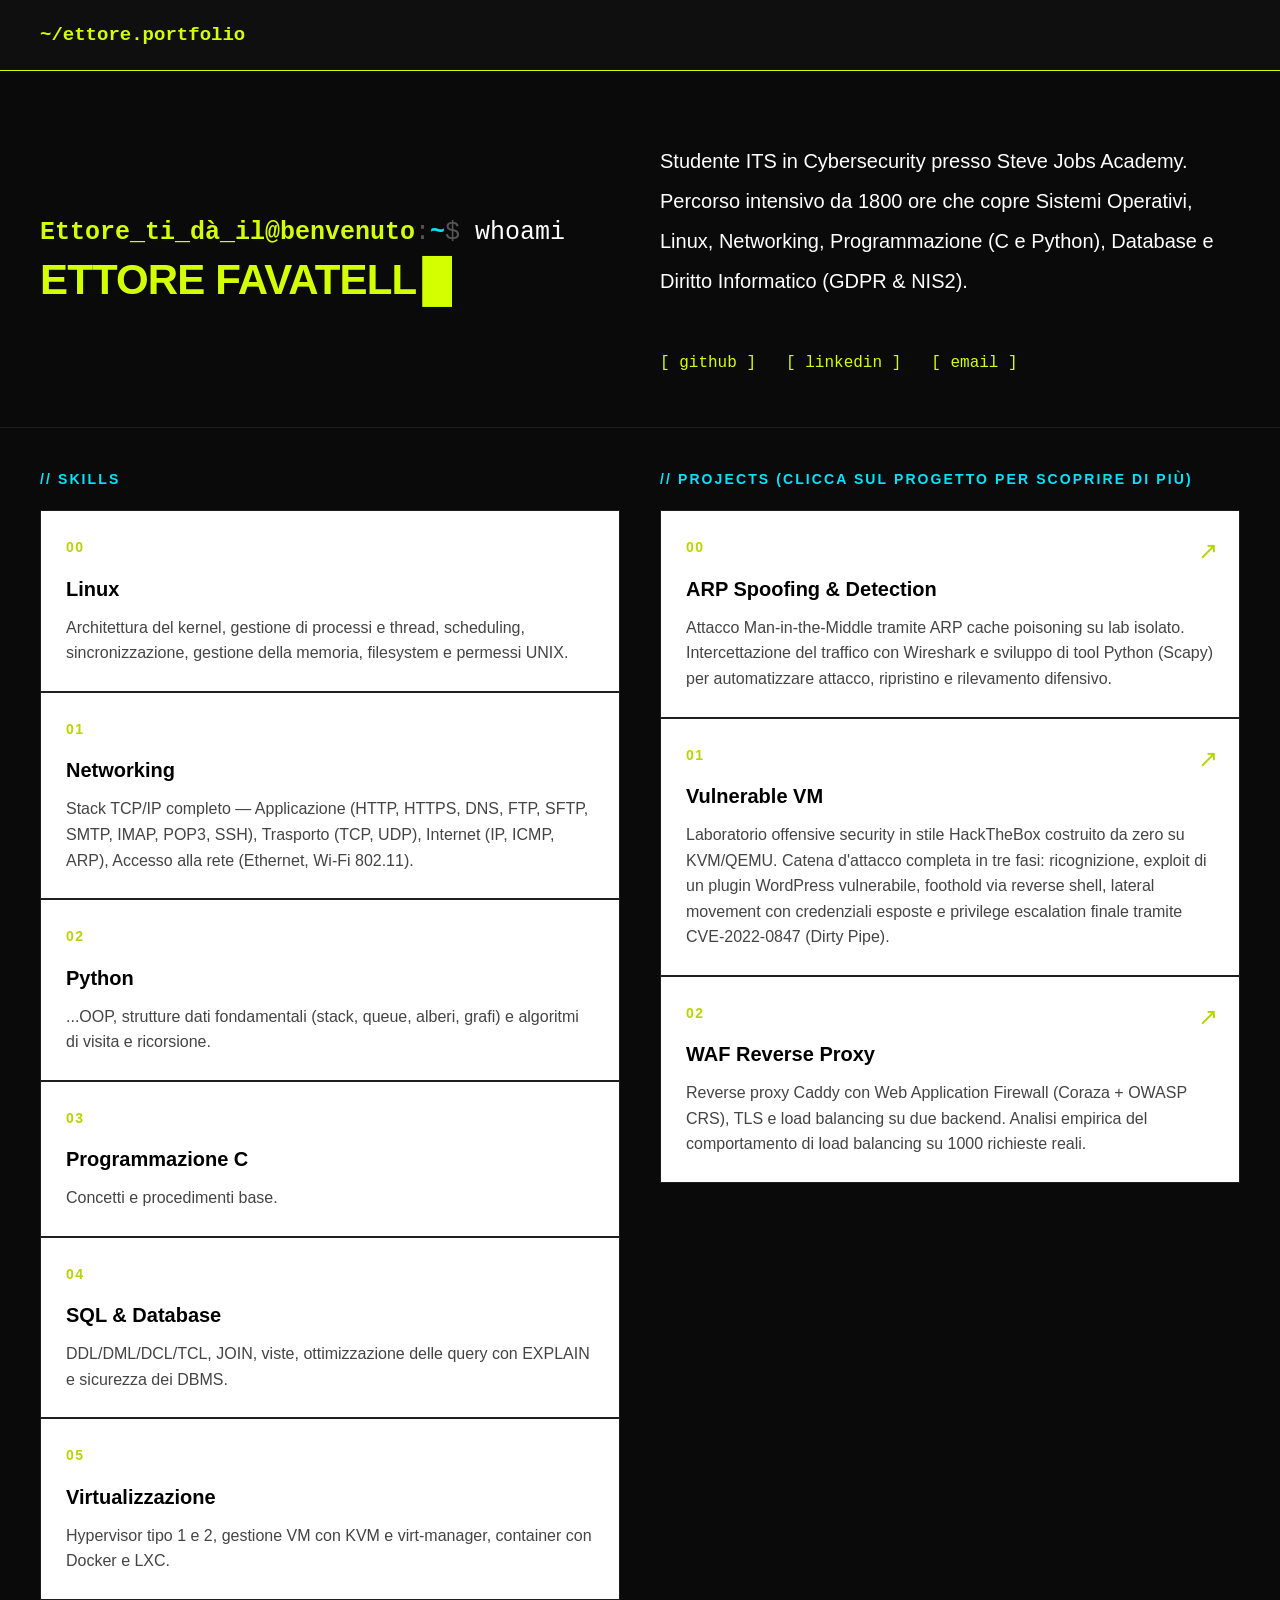
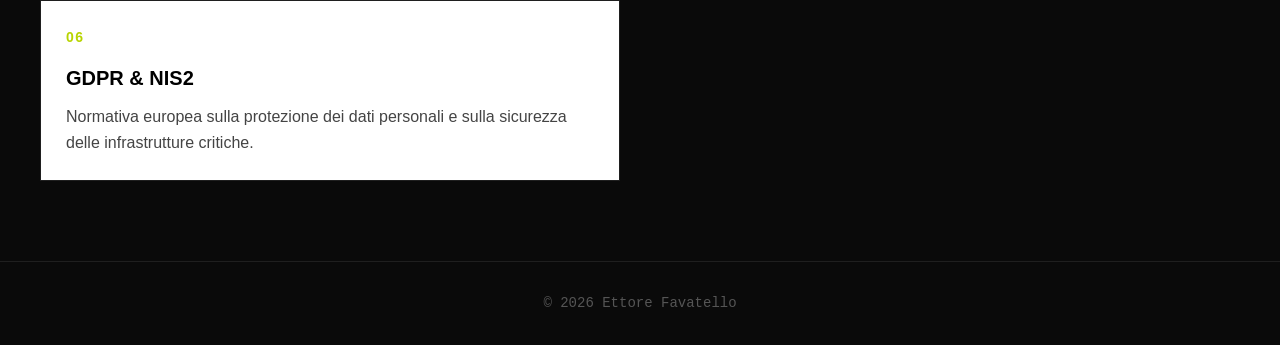
==== commit 51c6b655: "Aggiunto progetto WAF Reverse Proxy come 02" ====
--- a/index.html
+++ b/index.html
@@ -105,6 +105,13 @@
                     <div class="card-title">Vulnerable VM</div>
                     <div class="card-desc">Laboratorio offensive security in stile HackTheBox costruito da zero su KVM/QEMU. Catena d'attacco completa in tre fasi: ricognizione, exploit di un plugin WordPress vulnerabile, foothold via reverse shell, lateral movement con credenziali esposte e privilege escalation finale tramite CVE-2022-0847 (Dirty Pipe).</div>
                 </a>
+		
+		<a href="projects/caddy-waf/" class="card card-link">
+                    <div class="card-num">02</div>
+                    <div class="card-arrow">↗</div>
+                    <div class="card-title">WAF Reverse Proxy</div>
+                    <div class="card-desc">Reverse proxy Caddy con Web Application Firewall (Coraza + OWASP CRS), TLS e load balancing su due backend. Analisi empirica del comportamento di load balancing su 1000 richieste reali.</div>
+                </a>
 
             </div>
         </div>
